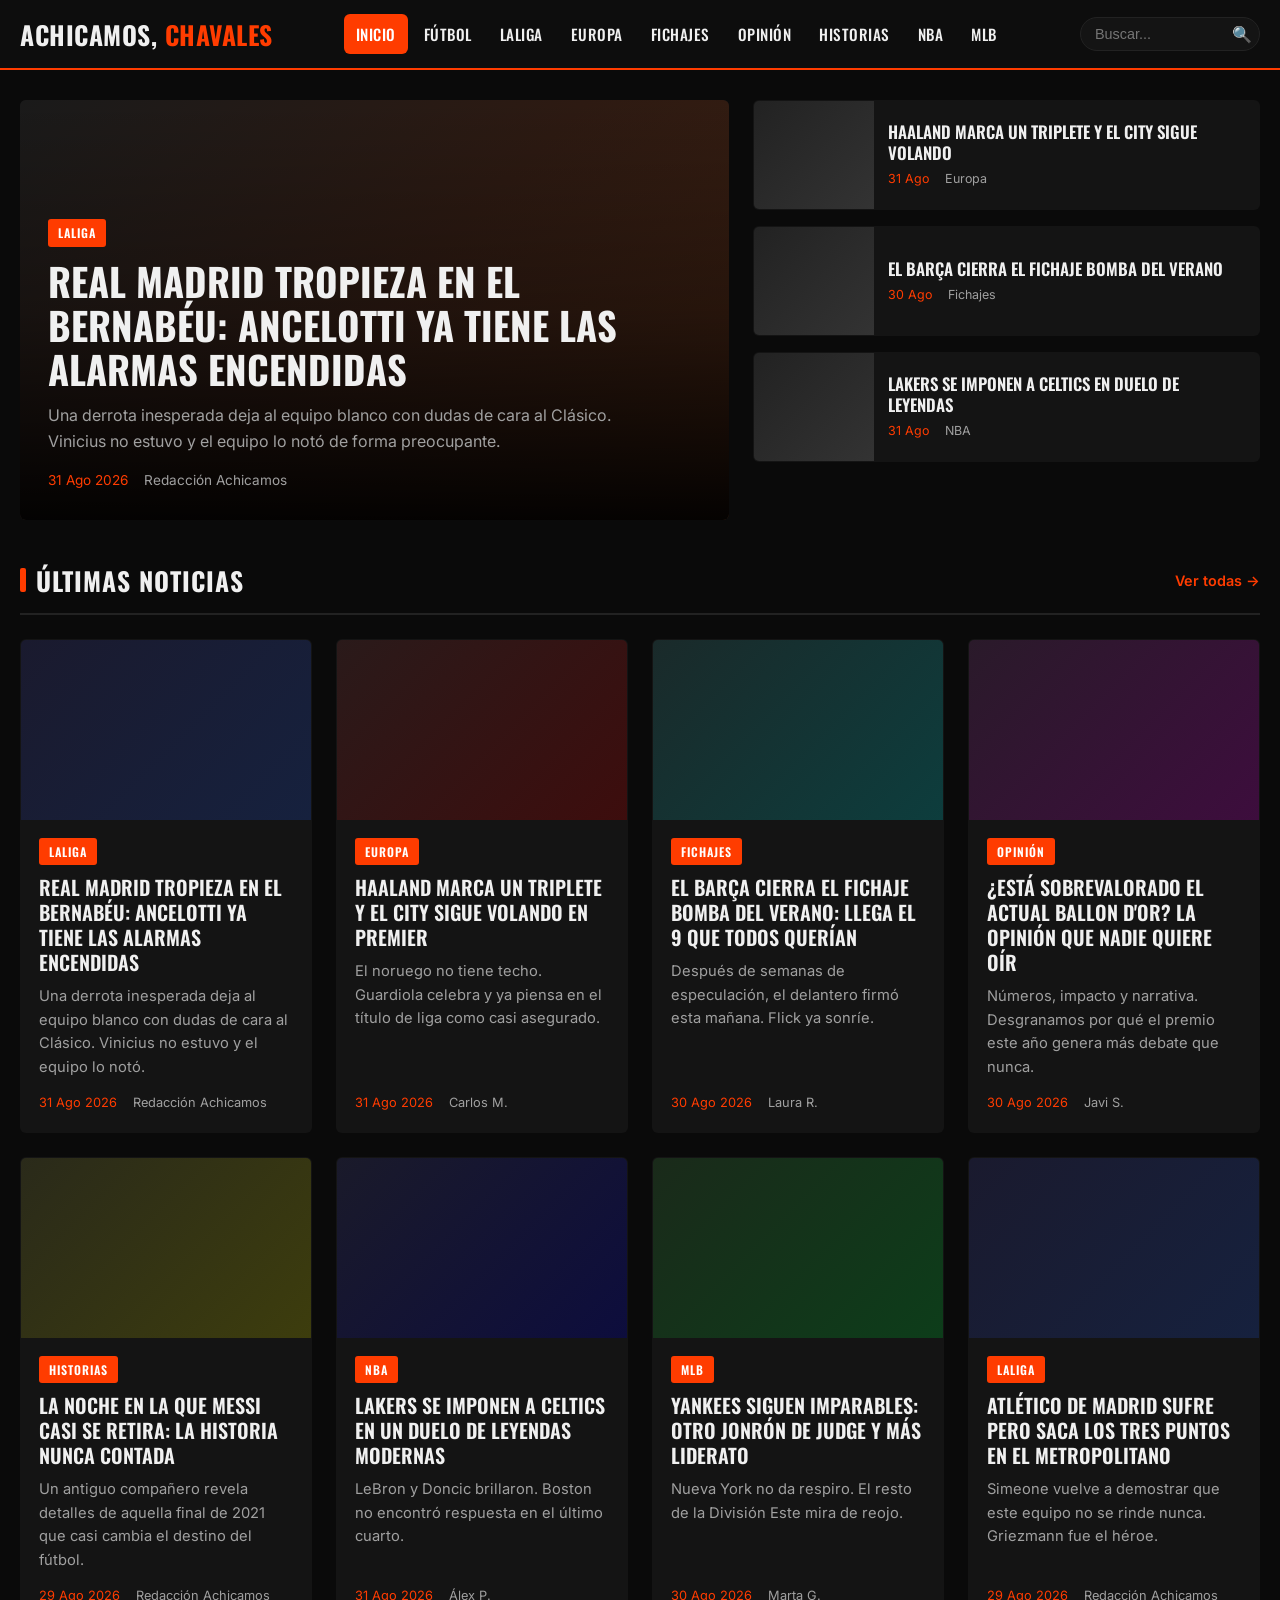
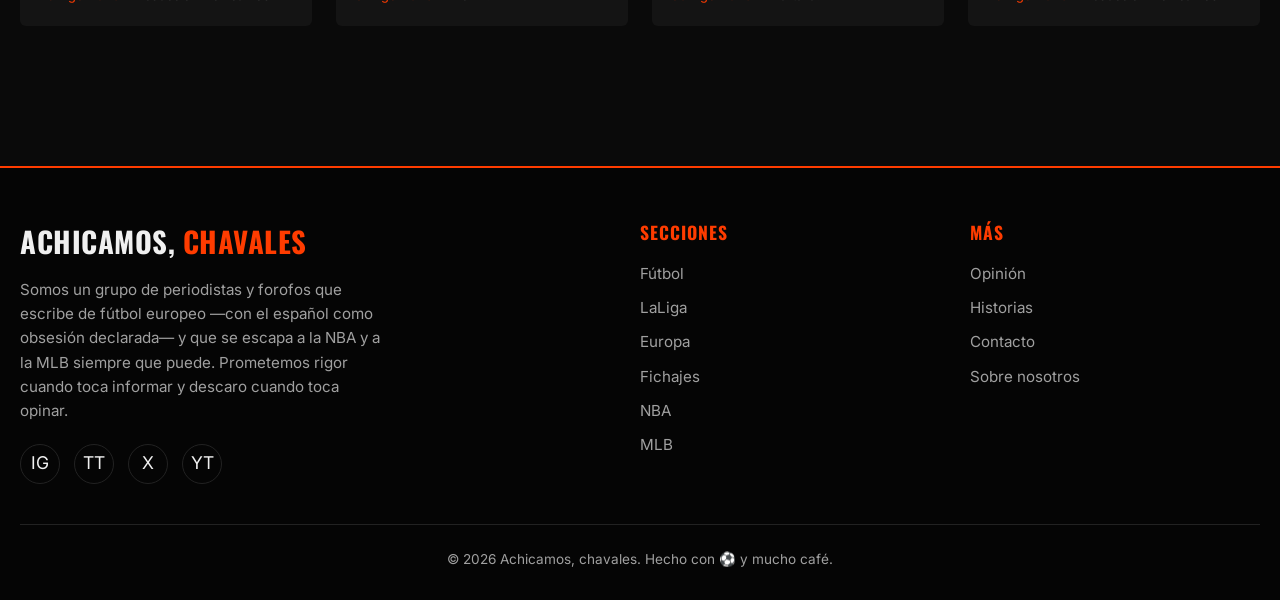
==== index.html @ 4694aefe "Add files via upload" ====
<!DOCTYPE html>
<html lang="es">
<head>
  <meta charset="UTF-8">
  <meta name="viewport" content="width=device-width, initial-scale=1.0">
  <title>Achicamos, chavales | El deporte sin filtros</title>
  <meta name="description" content="Periodismo deportivo con actitud. Fútbol, NBA, MLB, fichajes e historias que importan.">
  <link rel="stylesheet" href="css/styles.css">
</head>
<body>

  <!-- HEADER -->
  <header class="header">
    <div class="header-inner">
      <a href="index.html" class="logo">ACHICAMOS, <span>CHAVALES</span></a>
      
      <nav class="nav">
        <a href="index.html" class="active">Inicio</a>
        <a href="futbol.html">Fútbol</a>
        <a href="laliga.html">LaLiga</a>
        <a href="europa.html">Europa</a>
        <a href="fichajes.html">Fichajes</a>
        <a href="opinion.html">Opinión</a>
        <a href="historias.html">Historias</a>
        <a href="nba.html">NBA</a>
        <a href="mlb.html">MLB</a>
      </nav>

      <div class="search-box">
        <input type="text" id="search-input" placeholder="Buscar..." aria-label="Buscar">
        <button type="button" aria-label="Buscar">🔍</button>
      </div>

      <button class="menu-toggle" aria-label="Menú">☰</button>
    </div>
  </header>

  <!-- MAIN -->
  <main class="container">
    
    <!-- Resultados de búsqueda (oculto por defecto) -->
    <div id="search-results"></div>

    <div id="main-content">
      <!-- HERO -->
      <section class="hero">
        <article class="hero-main">
          <div class="img-placeholder"></div>
          <div class="hero-content">
            <span class="badge">LaLiga</span>
            <h1>Real Madrid tropieza en el Bernabéu: Ancelotti ya tiene las alarmas encendidas</h1>
            <p>Una derrota inesperada deja al equipo blanco con dudas de cara al Clásico. Vinicius no estuvo y el equipo lo notó de forma preocupante.</p>
            <div class="meta">
              <time>31 Ago 2026</time>
              <span>Redacción Achicamos</span>
            </div>
          </div>
        </article>

        <div class="hero-side">
          <article class="side-card">
            <div class="thumb"></div>
            <div class="content">
              <h3>Haaland marca un triplete y el City sigue volando</h3>
              <div class="meta">
                <time>31 Ago</time>
                <span>Europa</span>
              </div>
            </div>
          </article>
          <article class="side-card">
            <div class="thumb"></div>
            <div class="content">
              <h3>El Barça cierra el fichaje bomba del verano</h3>
              <div class="meta">
                <time>30 Ago</time>
                <span>Fichajes</span>
              </div>
            </div>
          </article>
          <article class="side-card">
            <div class="thumb"></div>
            <div class="content">
              <h3>Lakers se imponen a Celtics en duelo de leyendas</h3>
              <div class="meta">
                <time>31 Ago</time>
                <span>NBA</span>
              </div>
            </div>
          </article>
        </div>
      </section>

      <!-- ÚLTIMAS NOTICIAS -->
      <section>
        <div class="section-header">
          <h2>Últimas noticias</h2>
          <a href="futbol.html">Ver todas →</a>
        </div>
        <div class="news-grid" id="news-grid" data-limit="8"></div>
      </section>
    </div>
  </main>

  <!-- FOOTER -->
  <footer class="footer">
    <div class="footer-inner">
      <div class="footer-brand">
        <a href="index.html" class="logo">ACHICAMOS, <span>CHAVALES</span></a>
        <p>Somos un grupo de periodistas y forofos que escribe de fútbol europeo —con el español como obsesión declarada— y que se escapa a la NBA y a la MLB siempre que puede. Prometemos rigor cuando toca informar y descaro cuando toca opinar.</p>
        <div class="social-links">
          <a href="#" title="Instagram">IG</a>
          <a href="#" title="TikTok">TT</a>
          <a href="#" title="X / Twitter">X</a>
          <a href="#" title="YouTube">YT</a>
        </div>
      </div>
      <div>
        <h4>Secciones</h4>
        <div class="footer-links">
          <a href="futbol.html">Fútbol</a>
          <a href="laliga.html">LaLiga</a>
          <a href="europa.html">Europa</a>
          <a href="fichajes.html">Fichajes</a>
          <a href="nba.html">NBA</a>
          <a href="mlb.html">MLB</a>
        </div>
      </div>
      <div>
        <h4>Más</h4>
        <div class="footer-links">
          <a href="opinion.html">Opinión</a>
          <a href="historias.html">Historias</a>
          <a href="#">Contacto</a>
          <a href="#">Sobre nosotros</a>
        </div>
      </div>
    </div>
    <div class="footer-bottom">
      © 2026 Achicamos, chavales. Hecho con ⚽ y mucho café.
    </div>
  </footer>

  <script src="js/main.js"></script>
</body>
</html>
---- css/styles.css ----
/* ============================================
   ACHICAMOS, CHAVALES - Estilos principales
   Negro + Blanco + Naranja potente
   ============================================ */

@import url('https://fonts.googleapis.com/css2?family=Oswald:wght@400;500;600;700&family=Inter:wght@400;500;600;700&display=swap');

:root {
  --bg: #0a0a0a;
  --bg-card: #141414;
  --bg-header: #0d0d0d;
  --text: #f0f0f0;
  --text-muted: #a0a0a0;
  --accent: #ff3c00;
  --accent-hover: #ff5a26;
  --border: #222;
  --success: #00c853;
  --radius: 6px;
  --shadow: 0 4px 20px rgba(0,0,0,0.4);
  --font-head: 'Oswald', sans-serif;
  --font-body: 'Inter', sans-serif;
  --max-width: 1280px;
  --header-height: 70px;
}

*, *::before, *::after {
  box-sizing: border-box;
  margin: 0;
  padding: 0;
}

html {
  scroll-behavior: smooth;
}

body {
  font-family: var(--font-body);
  background: var(--bg);
  color: var(--text);
  line-height: 1.6;
  min-height: 100vh;
  overflow-x: hidden;
}

a {
  color: inherit;
  text-decoration: none;
  transition: color 0.2s;
}

img {
  max-width: 100%;
  display: block;
}

ul {
  list-style: none;
}

/* ========== HEADER ========== */
.header {
  position: sticky;
  top: 0;
  z-index: 1000;
  background: var(--bg-header);
  border-bottom: 2px solid var(--accent);
  height: var(--header-height);
}

.header-inner {
  max-width: var(--max-width);
  margin: 0 auto;
  padding: 0 20px;
  height: 100%;
  display: flex;
  align-items: center;
  justify-content: space-between;
  gap: 20px;
}

.logo {
  font-family: var(--font-head);
  font-size: 1.6rem;
  font-weight: 700;
  letter-spacing: 0.5px;
  white-space: nowrap;
}

.logo span {
  color: var(--accent);
}

.nav {
  display: flex;
  align-items: center;
  gap: 4px;
}

.nav a {
  font-family: var(--font-head);
  font-size: 0.95rem;
  font-weight: 500;
  letter-spacing: 0.5px;
  padding: 8px 12px;
  border-radius: var(--radius);
  text-transform: uppercase;
  transition: all 0.2s;
}

.nav a:hover,
.nav a.active {
  background: var(--accent);
  color: #fff;
}

/* Search */
.search-box {
  position: relative;
  display: flex;
  align-items: center;
}

.search-box input {
  background: var(--bg-card);
  border: 1px solid var(--border);
  color: var(--text);
  padding: 8px 36px 8px 14px;
  border-radius: 20px;
  font-size: 0.9rem;
  width: 180px;
  transition: width 0.3s, border-color 0.2s;
}

.search-box input:focus {
  outline: none;
  border-color: var(--accent);
  width: 220px;
}

.search-box button {
  position: absolute;
  right: 8px;
  background: none;
  border: none;
  color: var(--text-muted);
  cursor: pointer;
  font-size: 1rem;
}

/* Mobile menu button */
.menu-toggle {
  display: none;
  background: none;
  border: none;
  color: var(--text);
  font-size: 1.6rem;
  cursor: pointer;
  padding: 4px;
}

/* ========== MAIN LAYOUT ========== */
.container {
  max-width: var(--max-width);
  margin: 0 auto;
  padding: 30px 20px;
}

/* ========== HERO / NOTICIA PRINCIPAL ========== */
.hero {
  display: grid;
  grid-template-columns: 1.4fr 1fr;
  gap: 24px;
  margin-bottom: 40px;
}

.hero-main {
  position: relative;
  border-radius: var(--radius);
  overflow: hidden;
  background: var(--bg-card);
  min-height: 420px;
  display: flex;
  flex-direction: column;
  justify-content: flex-end;
}

.hero-main .img-placeholder {
  position: absolute;
  inset: 0;
  background: linear-gradient(135deg, #1a1a1a 0%, #2d1a12 50%, #3d1f0f 100%);
}

.hero-main .img-placeholder::after {
  content: '';
  position: absolute;
  inset: 0;
  background: linear-gradient(to top, rgba(0,0,0,0.92) 0%, rgba(0,0,0,0.3) 50%, transparent 100%);
}

.hero-content {
  position: relative;
  z-index: 2;
  padding: 28px;
}

.badge {
  display: inline-block;
  background: var(--accent);
  color: #fff;
  font-family: var(--font-head);
  font-size: 0.75rem;
  font-weight: 600;
  letter-spacing: 1px;
  padding: 4px 10px;
  border-radius: 3px;
  text-transform: uppercase;
  margin-bottom: 12px;
}

.hero-content h1 {
  font-family: var(--font-head);
  font-size: 2.4rem;
  font-weight: 700;
  line-height: 1.15;
  margin-bottom: 12px;
  text-transform: uppercase;
}

.hero-content p {
  color: var(--text-muted);
  font-size: 1rem;
  max-width: 90%;
  margin-bottom: 16px;
}

.meta {
  font-size: 0.85rem;
  color: var(--text-muted);
  display: flex;
  gap: 16px;
  align-items: center;
}

.meta time {
  color: var(--accent);
}

/* Side news */
.hero-side {
  display: flex;
  flex-direction: column;
  gap: 16px;
}

.side-card {
  background: var(--bg-card);
  border-radius: var(--radius);
  overflow: hidden;
  display: grid;
  grid-template-columns: 120px 1fr;
  min-height: 110px;
  transition: transform 0.2s;
  border: 1px solid transparent;
}

.side-card:hover {
  transform: translateY(-2px);
  border-color: var(--accent);
}

.side-card .thumb {
  background: linear-gradient(135deg, #222, #333);
  min-height: 100%;
}

.side-card .content {
  padding: 14px;
  display: flex;
  flex-direction: column;
  justify-content: center;
}

.side-card h3 {
  font-family: var(--font-head);
  font-size: 1.05rem;
  font-weight: 600;
  line-height: 1.25;
  margin-bottom: 6px;
  text-transform: uppercase;
}

.side-card .meta {
  font-size: 0.78rem;
}

/* ========== SECTION TITLE ========== */
.section-header {
  display: flex;
  align-items: center;
  justify-content: space-between;
  margin-bottom: 24px;
  border-bottom: 2px solid var(--border);
  padding-bottom: 12px;
}

.section-header h2 {
  font-family: var(--font-head);
  font-size: 1.6rem;
  font-weight: 700;
  text-transform: uppercase;
  letter-spacing: 1px;
  display: flex;
  align-items: center;
  gap: 10px;
}

.section-header h2::before {
  content: '';
  width: 6px;
  height: 24px;
  background: var(--accent);
  border-radius: 2px;
}

.section-header a {
  font-size: 0.9rem;
  color: var(--accent);
  font-weight: 600;
}

.section-header a:hover {
  text-decoration: underline;
}

/* ========== NEWS GRID ========== */
.news-grid {
  display: grid;
  grid-template-columns: repeat(auto-fill, minmax(280px, 1fr));
  gap: 24px;
  margin-bottom: 50px;
}

.news-card {
  background: var(--bg-card);
  border-radius: var(--radius);
  overflow: hidden;
  transition: transform 0.2s, box-shadow 0.2s;
  border: 1px solid transparent;
  display: flex;
  flex-direction: column;
}

.news-card:hover {
  transform: translateY(-4px);
  box-shadow: var(--shadow);
  border-color: var(--accent);
}

.news-card .thumb {
  height: 180px;
  background: linear-gradient(135deg, #1f1f1f, #2a2a2a);
  position: relative;
}

.news-card .thumb.futbol { background: linear-gradient(135deg, #1a2a1a, #0d3d0d); }
.news-card .thumb.laliga { background: linear-gradient(135deg, #1a1a2e, #16213e); }
.news-card .thumb.europa { background: linear-gradient(135deg, #2a1a1a, #3d0d0d); }
.news-card .thumb.fichajes { background: linear-gradient(135deg, #1a2a2a, #0d3d3d); }
.news-card .thumb.opinion { background: linear-gradient(135deg, #2a1a2a, #3d0d3d); }
.news-card .thumb.historias { background: linear-gradient(135deg, #2a2a1a, #3d3d0d); }
.news-card .thumb.nba { background: linear-gradient(135deg, #1a1a2a, #0d0d3d); }
.news-card .thumb.mlb { background: linear-gradient(135deg, #1a2a1a, #0d3d1a); }

.news-card .content {
  padding: 18px;
  flex: 1;
  display: flex;
  flex-direction: column;
}

.news-card .badge {
  margin-bottom: 10px;
  align-self: flex-start;
}

.news-card h3 {
  font-family: var(--font-head);
  font-size: 1.25rem;
  font-weight: 600;
  line-height: 1.25;
  margin-bottom: 10px;
  text-transform: uppercase;
}

.news-card p {
  color: var(--text-muted);
  font-size: 0.92rem;
  margin-bottom: 14px;
  flex: 1;
}

.news-card .meta {
  margin-top: auto;
  font-size: 0.8rem;
}

/* ========== CATEGORY PAGE HEADER ========== */
.page-header {
  margin-bottom: 36px;
  padding-bottom: 20px;
  border-bottom: 3px solid var(--accent);
}

.page-header h1 {
  font-family: var(--font-head);
  font-size: 2.8rem;
  font-weight: 700;
  text-transform: uppercase;
  letter-spacing: 1px;
  margin-bottom: 8px;
}

.page-header p {
  color: var(--text-muted);
  font-size: 1.1rem;
  max-width: 600px;
}

/* ========== ARTICLE SINGLE ========== */
.article-single {
  max-width: 800px;
  margin: 0 auto;
}

.article-single .badge {
  margin-bottom: 16px;
}

.article-single h1 {
  font-family: var(--font-head);
  font-size: 2.6rem;
  font-weight: 700;
  line-height: 1.15;
  text-transform: uppercase;
  margin-bottom: 16px;
}

.article-single .meta {
  margin-bottom: 28px;
  padding-bottom: 20px;
  border-bottom: 1px solid var(--border);
}

.article-single .lead {
  font-size: 1.25rem;
  color: var(--text-muted);
  margin-bottom: 28px;
  line-height: 1.5;
}

.article-body p {
  margin-bottom: 20px;
  font-size: 1.05rem;
}

.article-body h2 {
  font-family: var(--font-head);
  font-size: 1.6rem;
  margin: 32px 0 16px;
  text-transform: uppercase;
}

/* ========== SEARCH RESULTS ========== */
#search-results {
  display: none;
  margin-bottom: 40px;
}

#search-results.active {
  display: block;
}

#search-results h2 {
  font-family: var(--font-head);
  font-size: 1.4rem;
  margin-bottom: 20px;
  color: var(--accent);
}

.no-results {
  text-align: center;
  padding: 60px 20px;
  color: var(--text-muted);
}

/* ========== FOOTER ========== */
.footer {
  background: #050505;
  border-top: 2px solid var(--accent);
  padding: 50px 20px 30px;
  margin-top: 60px;
}

.footer-inner {
  max-width: var(--max-width);
  margin: 0 auto;
  display: grid;
  grid-template-columns: 2fr 1fr 1fr;
  gap: 40px;
}

.footer-brand .logo {
  font-size: 1.8rem;
  margin-bottom: 14px;
  display: block;
}

.footer-brand p {
  color: var(--text-muted);
  font-size: 0.95rem;
  max-width: 360px;
  margin-bottom: 20px;
}

.social-links {
  display: flex;
  gap: 14px;
}

.social-links a {
  width: 40px;
  height: 40px;
  border: 1px solid var(--border);
  border-radius: 50%;
  display: flex;
  align-items: center;
  justify-content: center;
  font-size: 1.1rem;
  transition: all 0.2s;
}

.social-links a:hover {
  background: var(--accent);
  border-color: var(--accent);
}

.footer h4 {
  font-family: var(--font-head);
  font-size: 1.1rem;
  text-transform: uppercase;
  letter-spacing: 1px;
  margin-bottom: 16px;
  color: var(--accent);
}

.footer-links a {
  display: block;
  color: var(--text-muted);
  margin-bottom: 10px;
  font-size: 0.95rem;
}

.footer-links a:hover {
  color: var(--text);
}

.footer-bottom {
  max-width: var(--max-width);
  margin: 40px auto 0;
  padding-top: 24px;
  border-top: 1px solid var(--border);
  text-align: center;
  color: var(--text-muted);
  font-size: 0.85rem;
}

/* ========== MOBILE ========== */
@media (max-width: 900px) {
  .hero {
    grid-template-columns: 1fr;
  }

  .hero-main {
    min-height: 360px;
  }

  .hero-content h1 {
    font-size: 1.9rem;
  }

  .footer-inner {
    grid-template-columns: 1fr;
    gap: 30px;
  }
}

@media (max-width: 768px) {
  .nav {
    display: none;
    position: absolute;
    top: var(--header-height);
    left: 0;
    right: 0;
    background: var(--bg-header);
    flex-direction: column;
    padding: 16px;
    border-bottom: 2px solid var(--accent);
    gap: 4px;
  }

  .nav.open {
    display: flex;
  }

  .nav a {
    width: 100%;
    text-align: center;
    padding: 12px;
  }

  .menu-toggle {
    display: block;
  }

  .search-box {
    display: none;
  }

  .search-box.mobile-open {
    display: flex;
    position: absolute;
    top: var(--header-height);
    left: 0;
    right: 0;
    padding: 12px 16px;
    background: var(--bg-header);
    border-bottom: 1px solid var(--border);
  }

  .search-box.mobile-open input {
    width: 100%;
  }

  .logo {
    font-size: 1.3rem;
  }

  .page-header h1 {
    font-size: 2rem;
  }

  .article-single h1 {
    font-size: 1.9rem;
  }
}

/* Utility */
.hidden {
  display: none !important;
}

.text-accent {
  color: var(--accent);
}
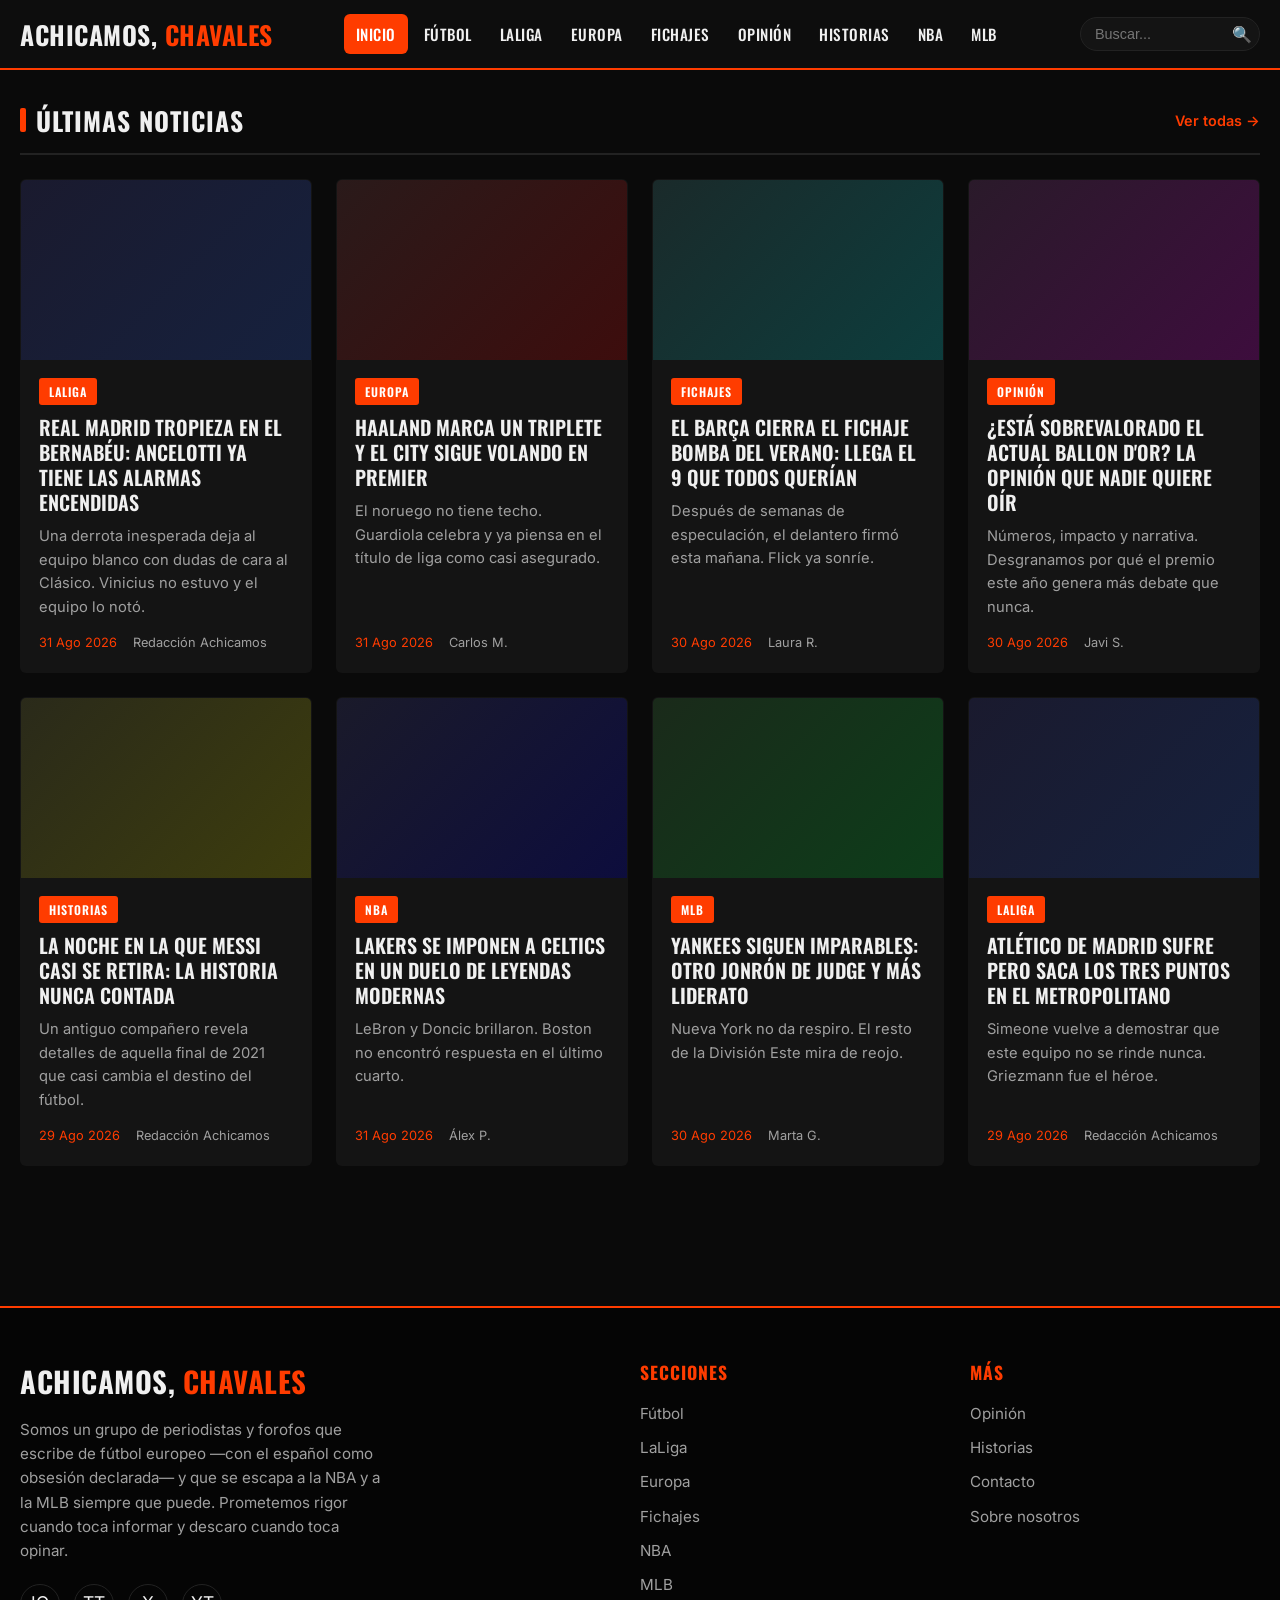
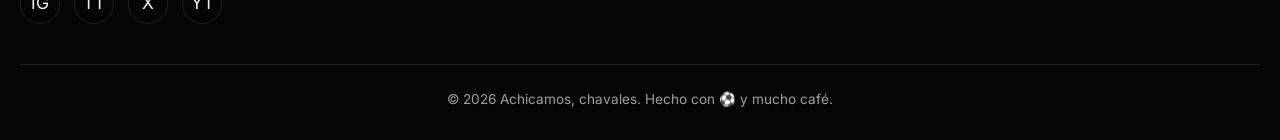
==== commit e2567a76: "Update index.html" ====
--- a/index.html
+++ b/index.html
@@ -1,6 +1,8 @@
 <!DOCTYPE html>
 <html lang="es">
 <head>
+
+<script src="https://identity.netlify.com/v1/netlify-identity-widget.js"></script> 
   <meta charset="UTF-8">
   <meta name="viewport" content="width=device-width, initial-scale=1.0">
   <title>Achicamos, chavales | El deporte sin filtros</title>
@@ -8,7 +10,17 @@
   <link rel="stylesheet" href="css/styles.css">
 </head>
 <body>
-
+<script>
+  if (window.netlifyIdentity) {
+    window.netlifyIdentity.on("init", user => {
+      if (!user) {
+        window.netlifyIdentity.on("login", () => {
+          document.location.href = "/admin/";
+        });
+      }
+    });
+  }
+</script>
   <!-- HEADER -->
   <header class="header">
     <div class="header-inner">
@@ -43,54 +55,7 @@
 
     <div id="main-content">
       <!-- HERO -->
-      <section class="hero">
-        <article class="hero-main">
-          <div class="img-placeholder"></div>
-          <div class="hero-content">
-            <span class="badge">LaLiga</span>
-            <h1>Real Madrid tropieza en el Bernabéu: Ancelotti ya tiene las alarmas encendidas</h1>
-            <p>Una derrota inesperada deja al equipo blanco con dudas de cara al Clásico. Vinicius no estuvo y el equipo lo notó de forma preocupante.</p>
-            <div class="meta">
-              <time>31 Ago 2026</time>
-              <span>Redacción Achicamos</span>
-            </div>
-          </div>
-        </article>
-
-        <div class="hero-side">
-          <article class="side-card">
-            <div class="thumb"></div>
-            <div class="content">
-              <h3>Haaland marca un triplete y el City sigue volando</h3>
-              <div class="meta">
-                <time>31 Ago</time>
-                <span>Europa</span>
-              </div>
-            </div>
-          </article>
-          <article class="side-card">
-            <div class="thumb"></div>
-            <div class="content">
-              <h3>El Barça cierra el fichaje bomba del verano</h3>
-              <div class="meta">
-                <time>30 Ago</time>
-                <span>Fichajes</span>
-              </div>
-            </div>
-          </article>
-          <article class="side-card">
-            <div class="thumb"></div>
-            <div class="content">
-              <h3>Lakers se imponen a Celtics en duelo de leyendas</h3>
-              <div class="meta">
-                <time>31 Ago</time>
-                <span>NBA</span>
-              </div>
-            </div>
-          </article>
-        </div>
-      </section>
-
+     
       <!-- ÚLTIMAS NOTICIAS -->
       <section>
         <div class="section-header">
@@ -143,4 +108,4 @@
 
   <script src="js/main.js"></script>
 </body>
-</html>+</html>
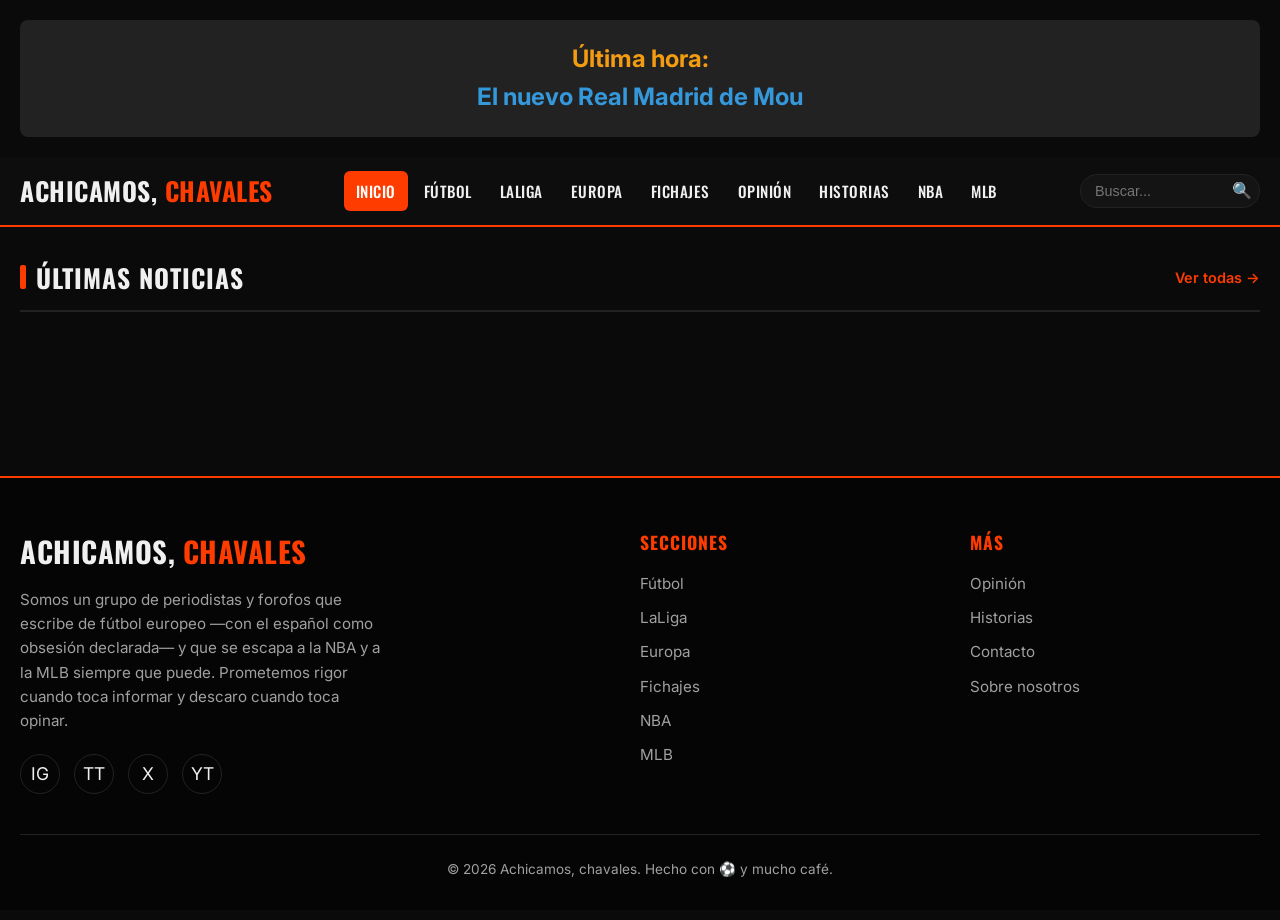
==== commit 4918e682: "Update index.html" ====
--- a/index.html
+++ b/index.html
@@ -10,6 +10,10 @@
   <link rel="stylesheet" href="css/styles.css">
 </head>
 <body>
+<div style="background: #222; padding: 20px; margin: 20px; border-radius: 8px; text-align: center;">
+    <h2 style="color: #f39c12;">Última hora:</h2>
+    <a href="/content/noticias/mou.html" style="color: #3498db; font-size: 24px; font-weight: bold; text-decoration: none;">El nuevo Real Madrid de Mou</a>
+</div>  
 <script>
   if (window.netlifyIdentity) {
     window.netlifyIdentity.on("init", user => {
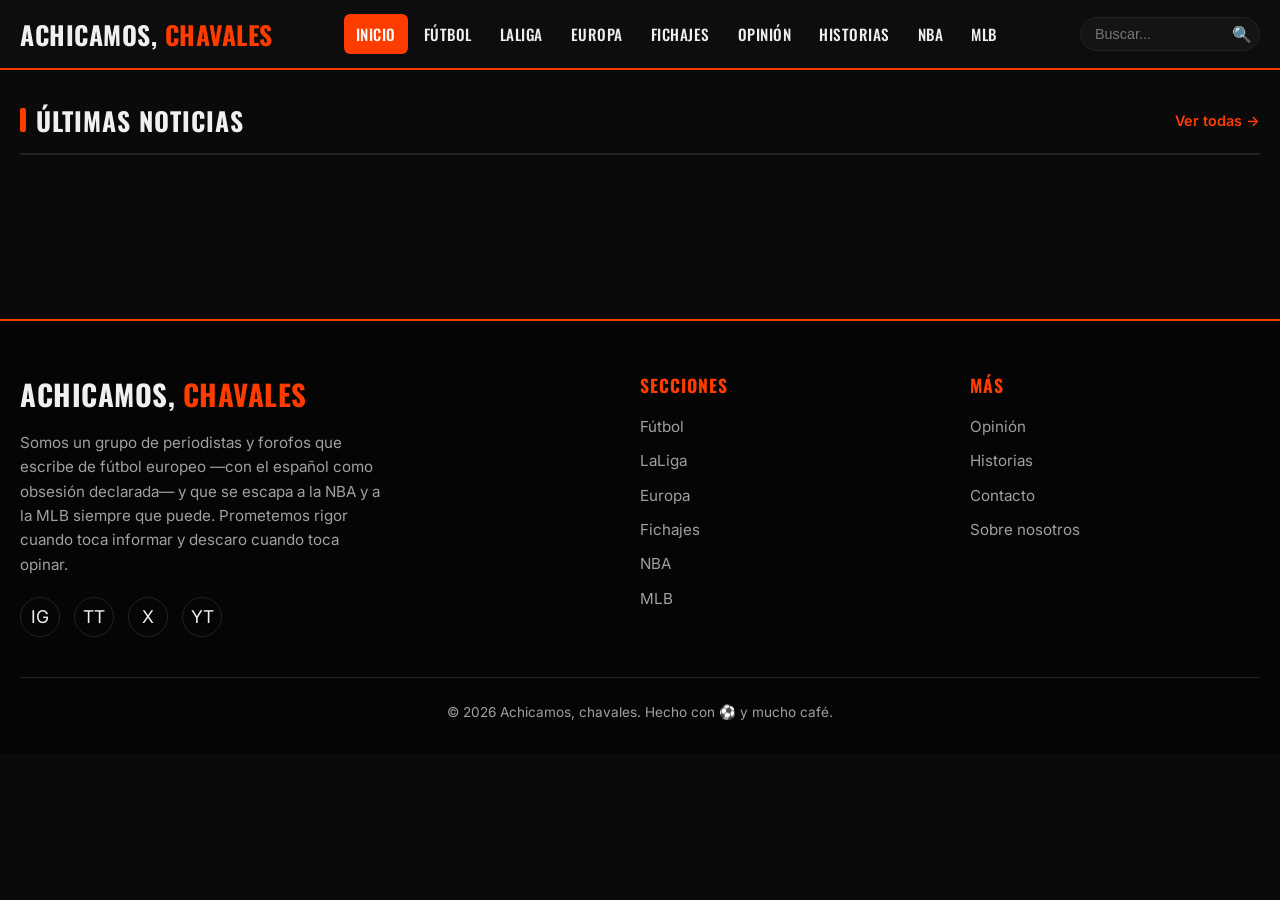
==== commit 889a74ed: "Update index.html" ====
--- a/index.html
+++ b/index.html
@@ -10,10 +10,6 @@
   <link rel="stylesheet" href="css/styles.css">
 </head>
 <body>
-<div style="background: #222; padding: 20px; margin: 20px; border-radius: 8px; text-align: center;">
-    <h2 style="color: #f39c12;">Última hora:</h2>
-    <a href="/content/noticias/mou.html" style="color: #3498db; font-size: 24px; font-weight: bold; text-decoration: none;">El nuevo Real Madrid de Mou</a>
-</div>  
 <script>
   if (window.netlifyIdentity) {
     window.netlifyIdentity.on("init", user => {
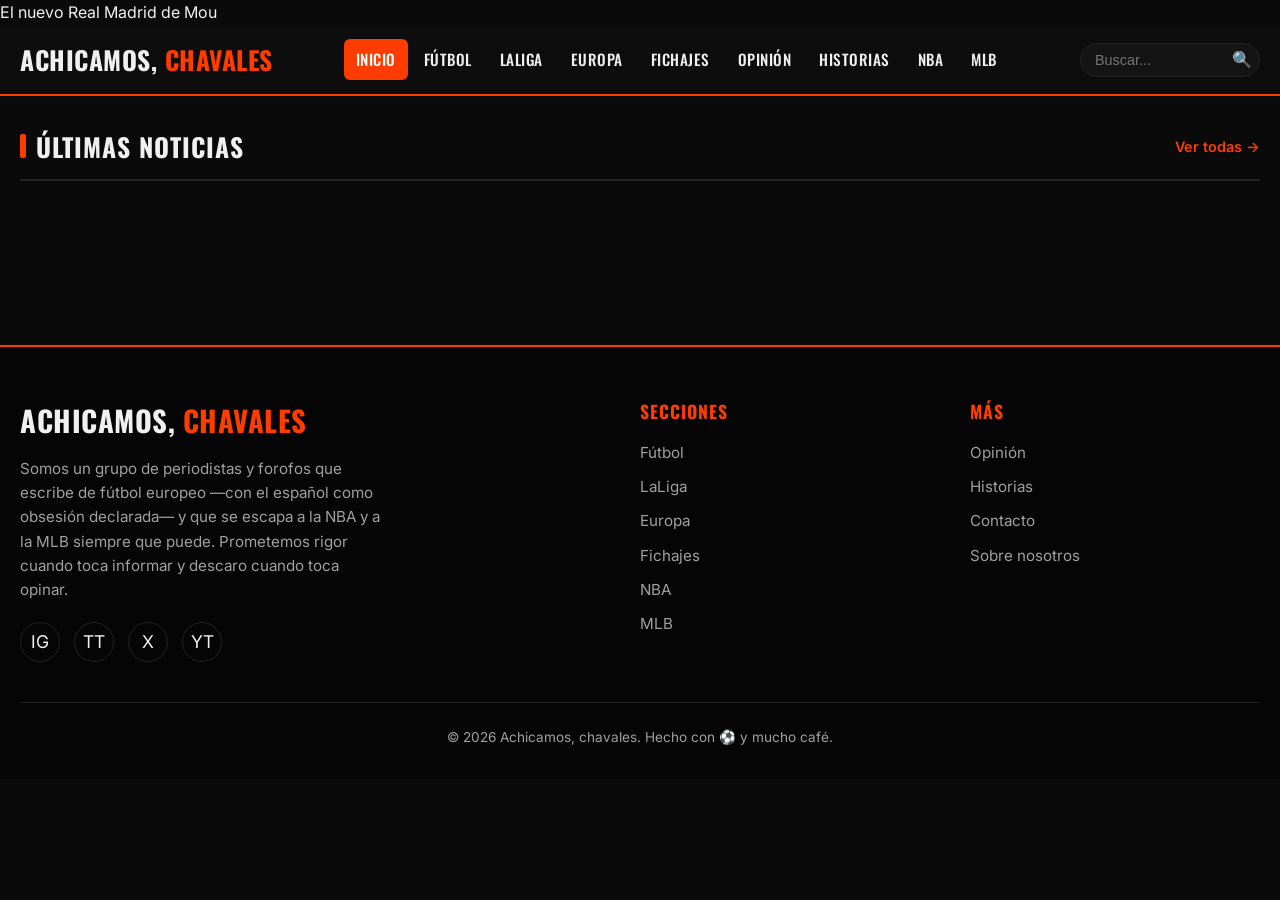
==== commit b67d8a95: "Update index.html" ====
--- a/index.html
+++ b/index.html
@@ -10,6 +10,7 @@
   <link rel="stylesheet" href="css/styles.css">
 </head>
 <body>
+<a href="/content/noticias/2026-08-31-el-nuevo-real-madrid-de-%22mou%22.json">El nuevo Real Madrid de Mou</a>  
 <script>
   if (window.netlifyIdentity) {
     window.netlifyIdentity.on("init", user => {
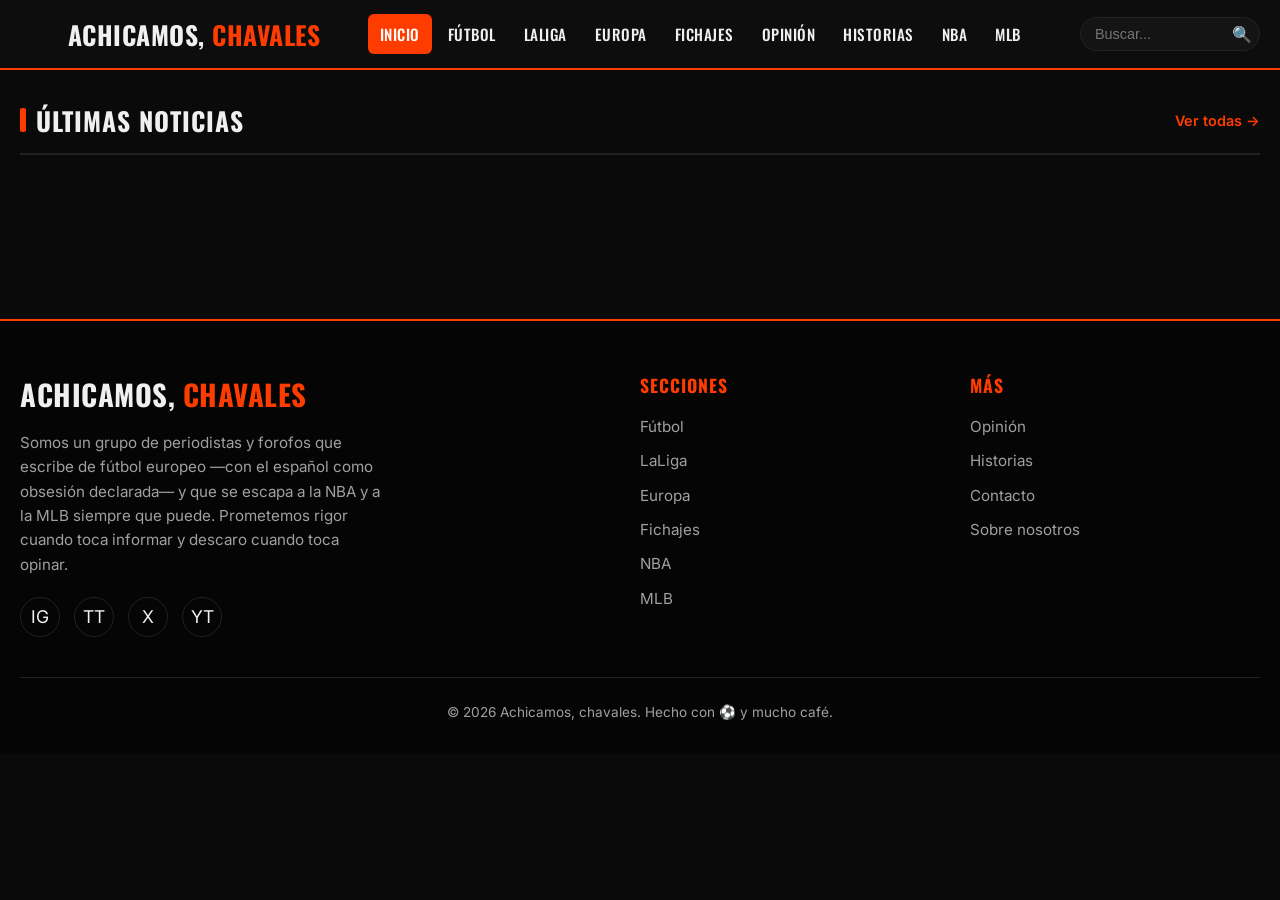
==== commit 3a001ffe: "Change news article link for Real Madrid Updated the link for the Real Madrid news article." ====
--- a/index.html
+++ b/index.html
@@ -10,7 +10,7 @@
   <link rel="stylesheet" href="css/styles.css">
 </head>
 <body>
-<a href="/content/noticias/2026-08-31-el-nuevo-real-madrid-de-%22mou%22.json">El nuevo Real Madrid de Mou</a>  
+<a href="/content/noticias/2026-08-31-real-madrid-mou.json">  
 <script>
   if (window.netlifyIdentity) {
     window.netlifyIdentity.on("init", user => {
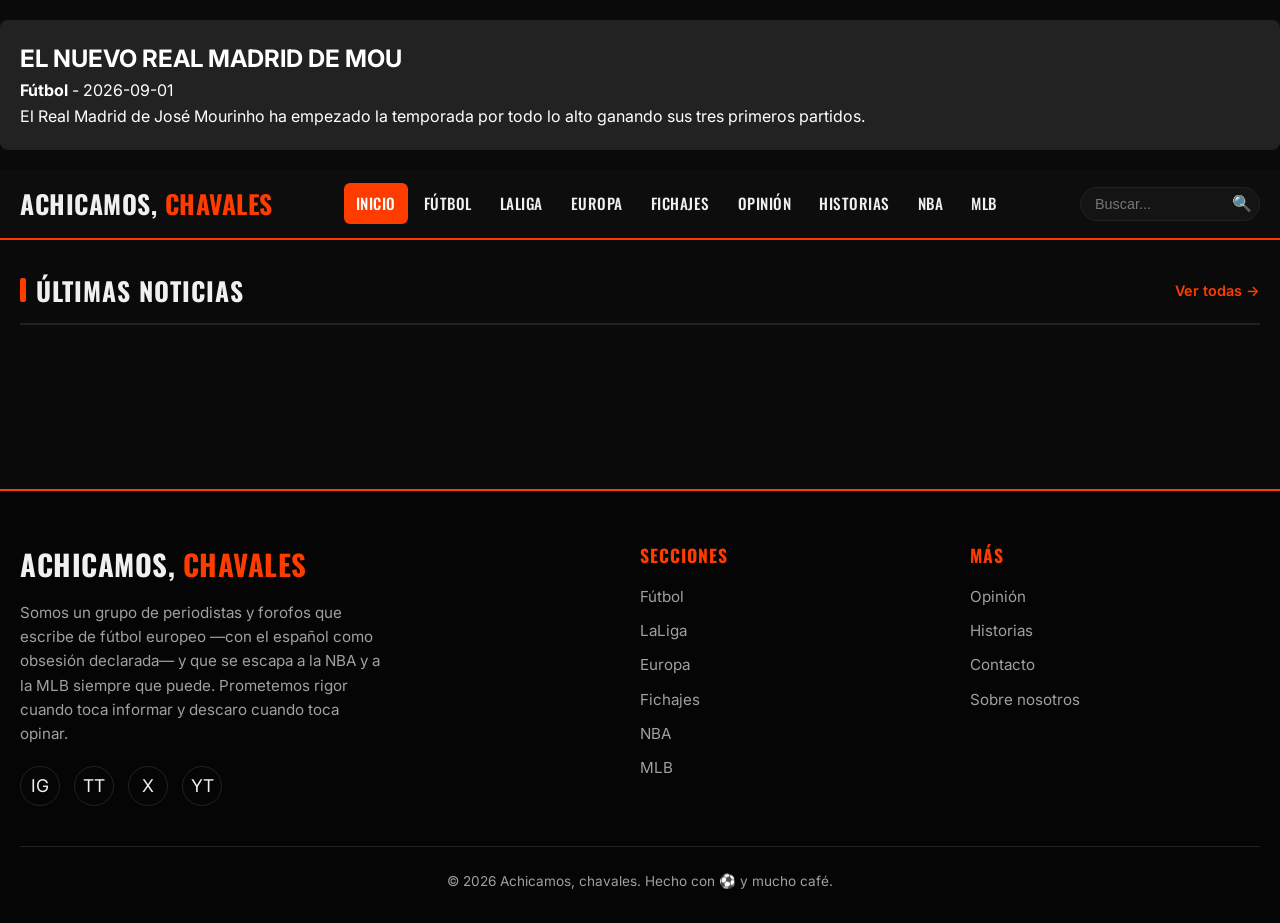
==== commit 668ae6c7: "Add news section for Real Madrid under Mourinho Added a new section about the Real Madrid team with " ====
--- a/index.html
+++ b/index.html
@@ -10,7 +10,11 @@
   <link rel="stylesheet" href="css/styles.css">
 </head>
 <body>
-<a href="/content/noticias/2026-08-31-real-madrid-mou.json">  
+<div style="background: #222; padding: 20px; margin: 20px 0; color: white; border-radius: 8px;">
+  <h2>EL NUEVO REAL MADRID DE MOU</h2>
+  <p><strong>Fútbol</strong> - 2026-09-01</p>
+  <p>El Real Madrid de José Mourinho ha empezado la temporada por todo lo alto ganando sus tres primeros partidos.</p>
+</div>  
 <script>
   if (window.netlifyIdentity) {
     window.netlifyIdentity.on("init", user => {
